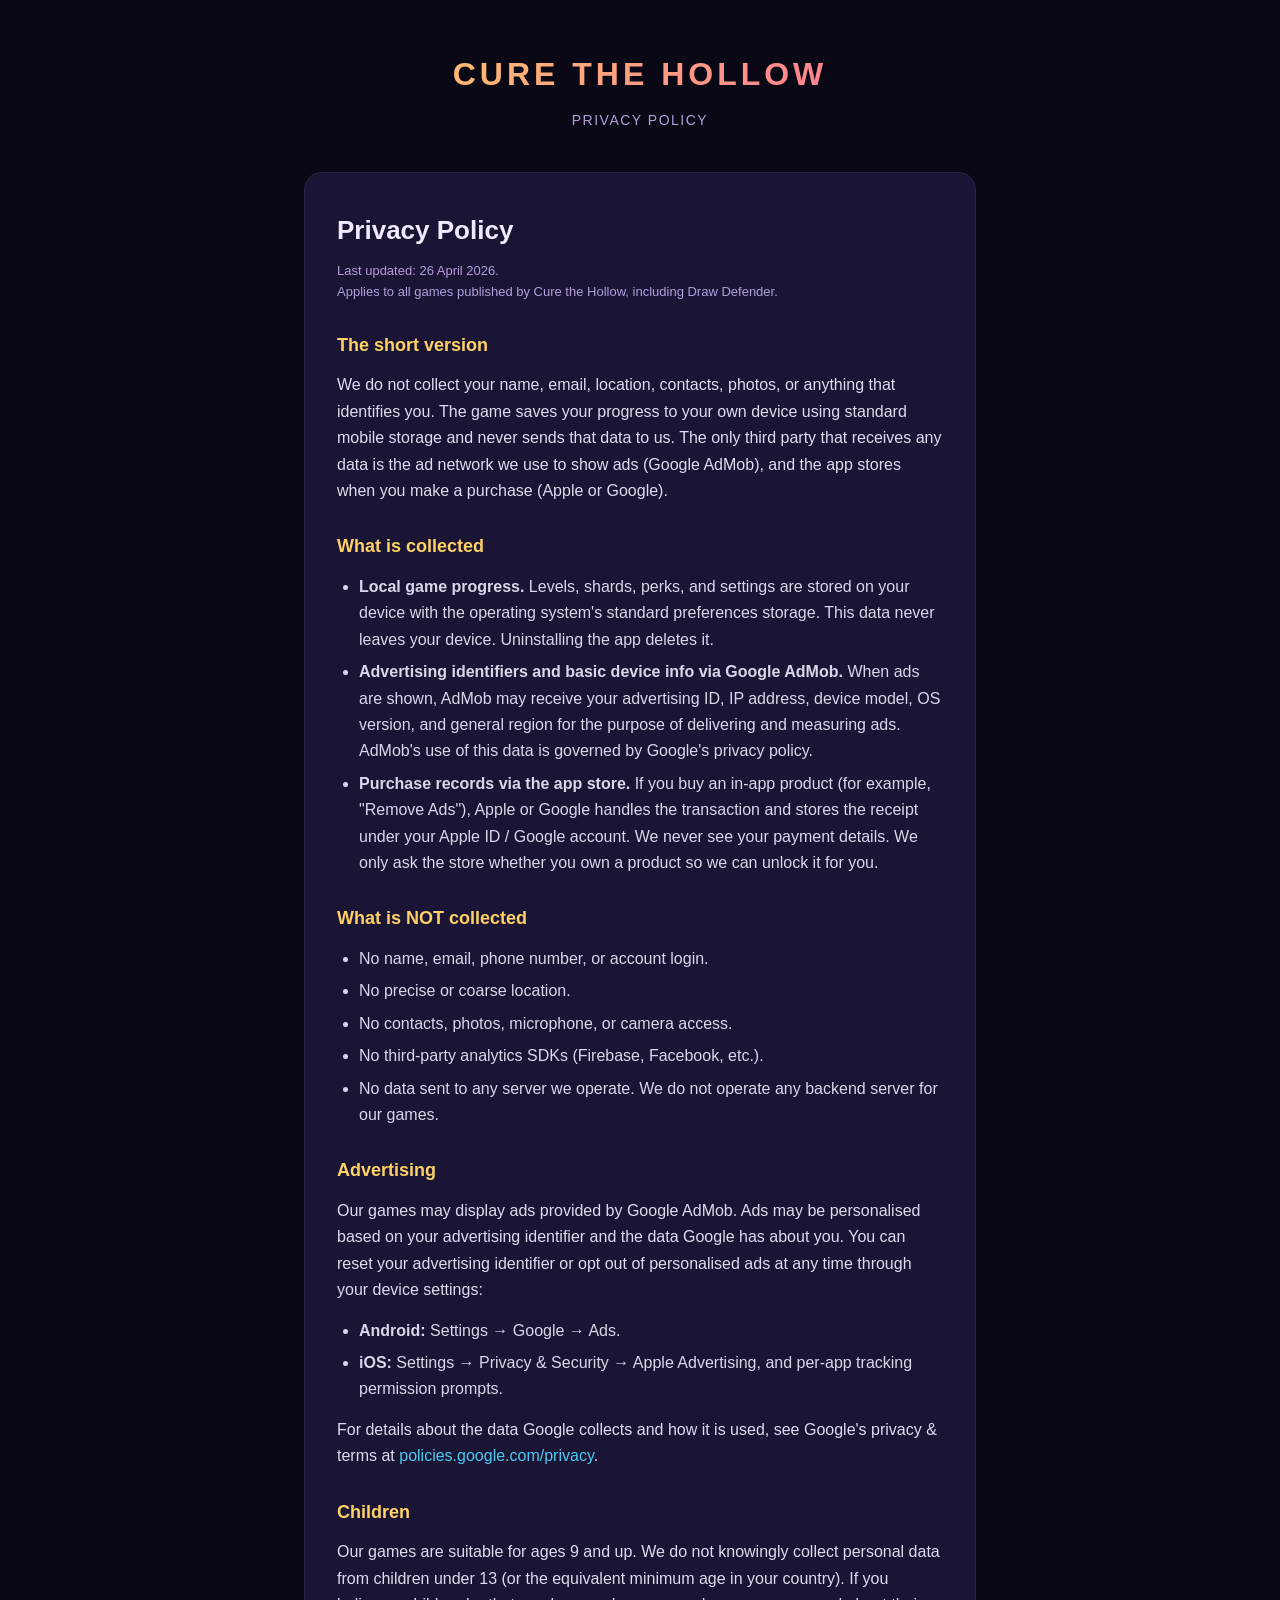
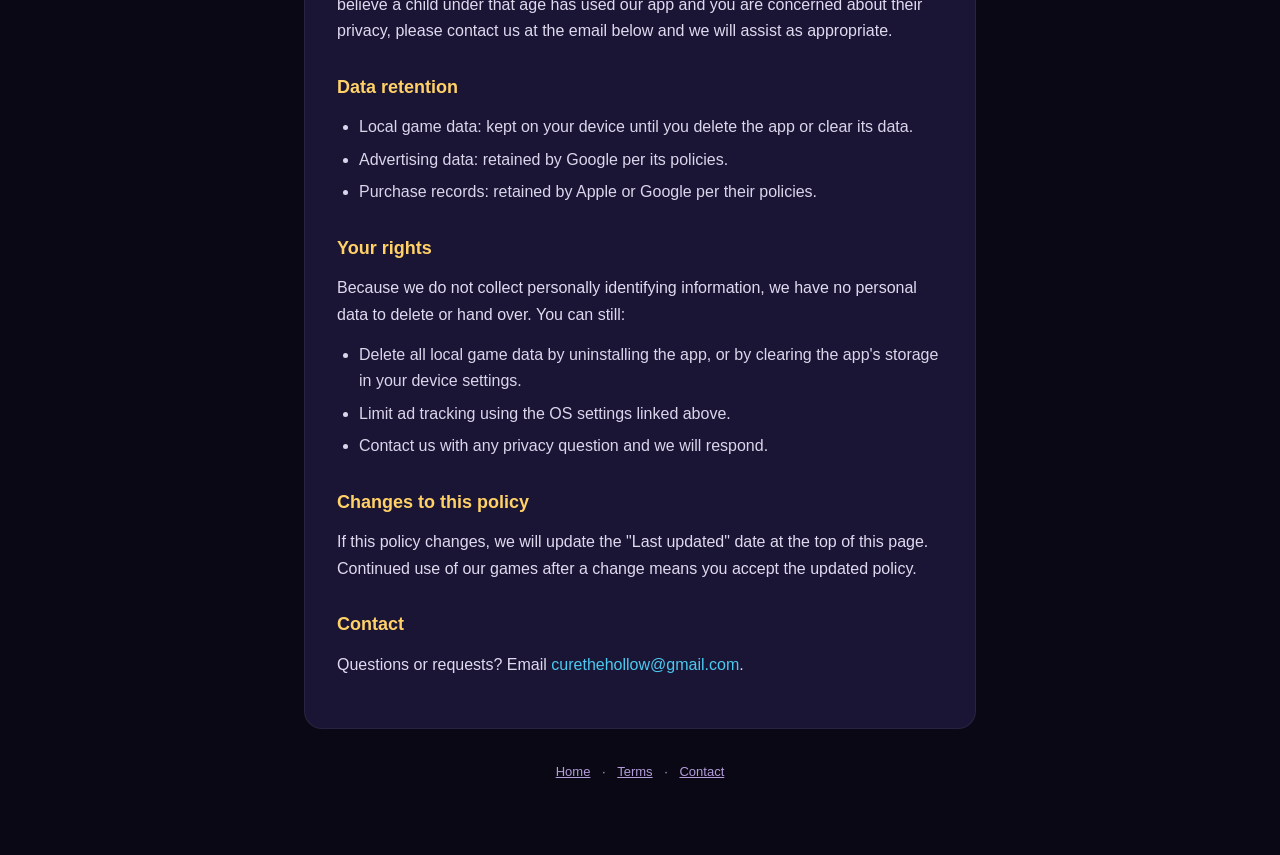
==== privacy.html @ 6d0bc39e "Initial legal pages: privacy + terms" ====
<!doctype html>
<html lang="en">
<head>
<meta charset="utf-8">
<meta name="viewport" content="width=device-width, initial-scale=1">
<title>Privacy Policy — Cure the Hollow</title>
<link rel="stylesheet" href="style.css">
</head>
<body>
<div class="container">
  <header class="brand">
    <h1>CURE THE HOLLOW</h1>
    <p>Privacy Policy</p>
  </header>
  <main>
    <h1>Privacy Policy</h1>
    <p class="meta">Last updated: 26 April 2026.<br>
      Applies to all games published by Cure the Hollow, including
      Draw Defender.</p>

    <h2>The short version</h2>
    <p>We do not collect your name, email, location, contacts, photos,
      or anything that identifies you. The game saves your progress to
      your own device using standard mobile storage and never sends
      that data to us. The only third party that receives any data is
      the ad network we use to show ads (Google AdMob), and the app
      stores when you make a purchase (Apple or Google).</p>

    <h2>What is collected</h2>
    <ul>
      <li><strong>Local game progress.</strong> Levels, shards, perks,
        and settings are stored on your device with the operating
        system's standard preferences storage. This data never leaves
        your device. Uninstalling the app deletes it.</li>
      <li><strong>Advertising identifiers and basic device info via
        Google AdMob.</strong> When ads are shown, AdMob may receive
        your advertising ID, IP address, device model, OS version, and
        general region for the purpose of delivering and measuring
        ads. AdMob's use of this data is governed by Google's privacy
        policy.</li>
      <li><strong>Purchase records via the app store.</strong> If you
        buy an in-app product (for example, "Remove Ads"), Apple or
        Google handles the transaction and stores the receipt under
        your Apple ID / Google account. We never see your payment
        details. We only ask the store whether you own a product so we
        can unlock it for you.</li>
    </ul>

    <h2>What is NOT collected</h2>
    <ul>
      <li>No name, email, phone number, or account login.</li>
      <li>No precise or coarse location.</li>
      <li>No contacts, photos, microphone, or camera access.</li>
      <li>No third-party analytics SDKs (Firebase, Facebook, etc.).</li>
      <li>No data sent to any server we operate. We do not operate any
        backend server for our games.</li>
    </ul>

    <h2>Advertising</h2>
    <p>Our games may display ads provided by Google AdMob. Ads may be
      personalised based on your advertising identifier and the data
      Google has about you. You can reset your advertising identifier
      or opt out of personalised ads at any time through your device
      settings:</p>
    <ul>
      <li><strong>Android:</strong> Settings → Google → Ads.</li>
      <li><strong>iOS:</strong> Settings → Privacy &amp; Security →
        Apple Advertising, and per-app tracking permission prompts.</li>
    </ul>
    <p>For details about the data Google collects and how it is used,
      see Google's privacy &amp; terms at
      <a href="https://policies.google.com/privacy">policies.google.com/privacy</a>.</p>

    <h2>Children</h2>
    <p>Our games are suitable for ages 9 and up. We do not knowingly
      collect personal data from children under 13 (or the equivalent
      minimum age in your country). If you believe a child under that
      age has used our app and you are concerned about their privacy,
      please contact us at the email below and we will assist as
      appropriate.</p>

    <h2>Data retention</h2>
    <ul>
      <li>Local game data: kept on your device until you delete the app
        or clear its data.</li>
      <li>Advertising data: retained by Google per its policies.</li>
      <li>Purchase records: retained by Apple or Google per their
        policies.</li>
    </ul>

    <h2>Your rights</h2>
    <p>Because we do not collect personally identifying information, we
      have no personal data to delete or hand over. You can still:</p>
    <ul>
      <li>Delete all local game data by uninstalling the app, or by
        clearing the app's storage in your device settings.</li>
      <li>Limit ad tracking using the OS settings linked above.</li>
      <li>Contact us with any privacy question and we will respond.</li>
    </ul>

    <h2>Changes to this policy</h2>
    <p>If this policy changes, we will update the "Last updated" date
      at the top of this page. Continued use of our games after a
      change means you accept the updated policy.</p>

    <h2>Contact</h2>
    <p>Questions or requests? Email
      <a href="mailto:curethehollow@gmail.com">curethehollow@gmail.com</a>.</p>
  </main>
  <p class="footer">
    <a href="index.html">Home</a> ·
    <a href="terms.html">Terms</a> ·
    <a href="mailto:curethehollow@gmail.com">Contact</a>
  </p>
</div>
</body>
</html>
---- style.css ----
* { box-sizing: border-box; margin: 0; padding: 0; }

:root {
  --bg: #0a0814;
  --surface: #1a1535;
  --text: #f1eaff;
  --muted: #b39ddb;
  --accent: #ffd166;
  --accent-hot: #ff6b9d;
  --link: #4cc9f0;
}

body {
  font-family: -apple-system, BlinkMacSystemFont, 'Segoe UI', Roboto,
    Helvetica, Arial, sans-serif;
  background: var(--bg);
  color: var(--text);
  line-height: 1.65;
  min-height: 100vh;
}

.container {
  max-width: 720px;
  margin: 0 auto;
  padding: 48px 24px 72px;
}

header.brand {
  text-align: center;
  margin-bottom: 40px;
}

header.brand h1 {
  font-size: 32px;
  font-weight: 900;
  letter-spacing: 4px;
  background: linear-gradient(135deg, var(--accent), var(--accent-hot));
  -webkit-background-clip: text;
  background-clip: text;
  color: transparent;
  margin-bottom: 8px;
}

header.brand p {
  color: var(--muted);
  font-size: 14px;
  letter-spacing: 1.5px;
  text-transform: uppercase;
}

main {
  background: var(--surface);
  border-radius: 18px;
  padding: 36px 32px;
  border: 1px solid rgba(255, 255, 255, 0.06);
}

main h1 {
  font-size: 26px;
  font-weight: 800;
  margin-bottom: 8px;
}

main h2 {
  font-size: 18px;
  font-weight: 700;
  margin: 28px 0 12px;
  color: var(--accent);
}

main p {
  margin-bottom: 14px;
  color: rgba(241, 234, 255, 0.92);
}

main ul {
  margin: 8px 0 14px 22px;
  color: rgba(241, 234, 255, 0.9);
}

main li {
  margin-bottom: 6px;
}

main a {
  color: var(--link);
  text-decoration: none;
}

main a:hover {
  text-decoration: underline;
}

.meta {
  color: var(--muted);
  font-size: 13px;
  margin-bottom: 24px;
}

.footer {
  text-align: center;
  margin-top: 32px;
  color: var(--muted);
  font-size: 13px;
}

.footer a {
  color: var(--muted);
  margin: 0 8px;
}

.footer a:hover { color: var(--text); }

.hub-grid {
  display: grid;
  grid-template-columns: 1fr;
  gap: 16px;
  margin-top: 24px;
}

@media (min-width: 540px) {
  .hub-grid { grid-template-columns: 1fr 1fr; }
}

.hub-card {
  display: block;
  background: rgba(255, 255, 255, 0.04);
  border: 1px solid rgba(255, 255, 255, 0.08);
  border-radius: 14px;
  padding: 18px 20px;
  color: var(--text);
  text-decoration: none;
  transition: transform 120ms ease, border-color 120ms ease;
}

.hub-card:hover {
  border-color: var(--accent);
  transform: translateY(-2px);
}

.hub-card h3 {
  font-size: 16px;
  font-weight: 800;
  margin-bottom: 4px;
  color: var(--accent);
  letter-spacing: 1px;
}

.hub-card p {
  font-size: 13px;
  color: var(--muted);
  margin: 0;
}
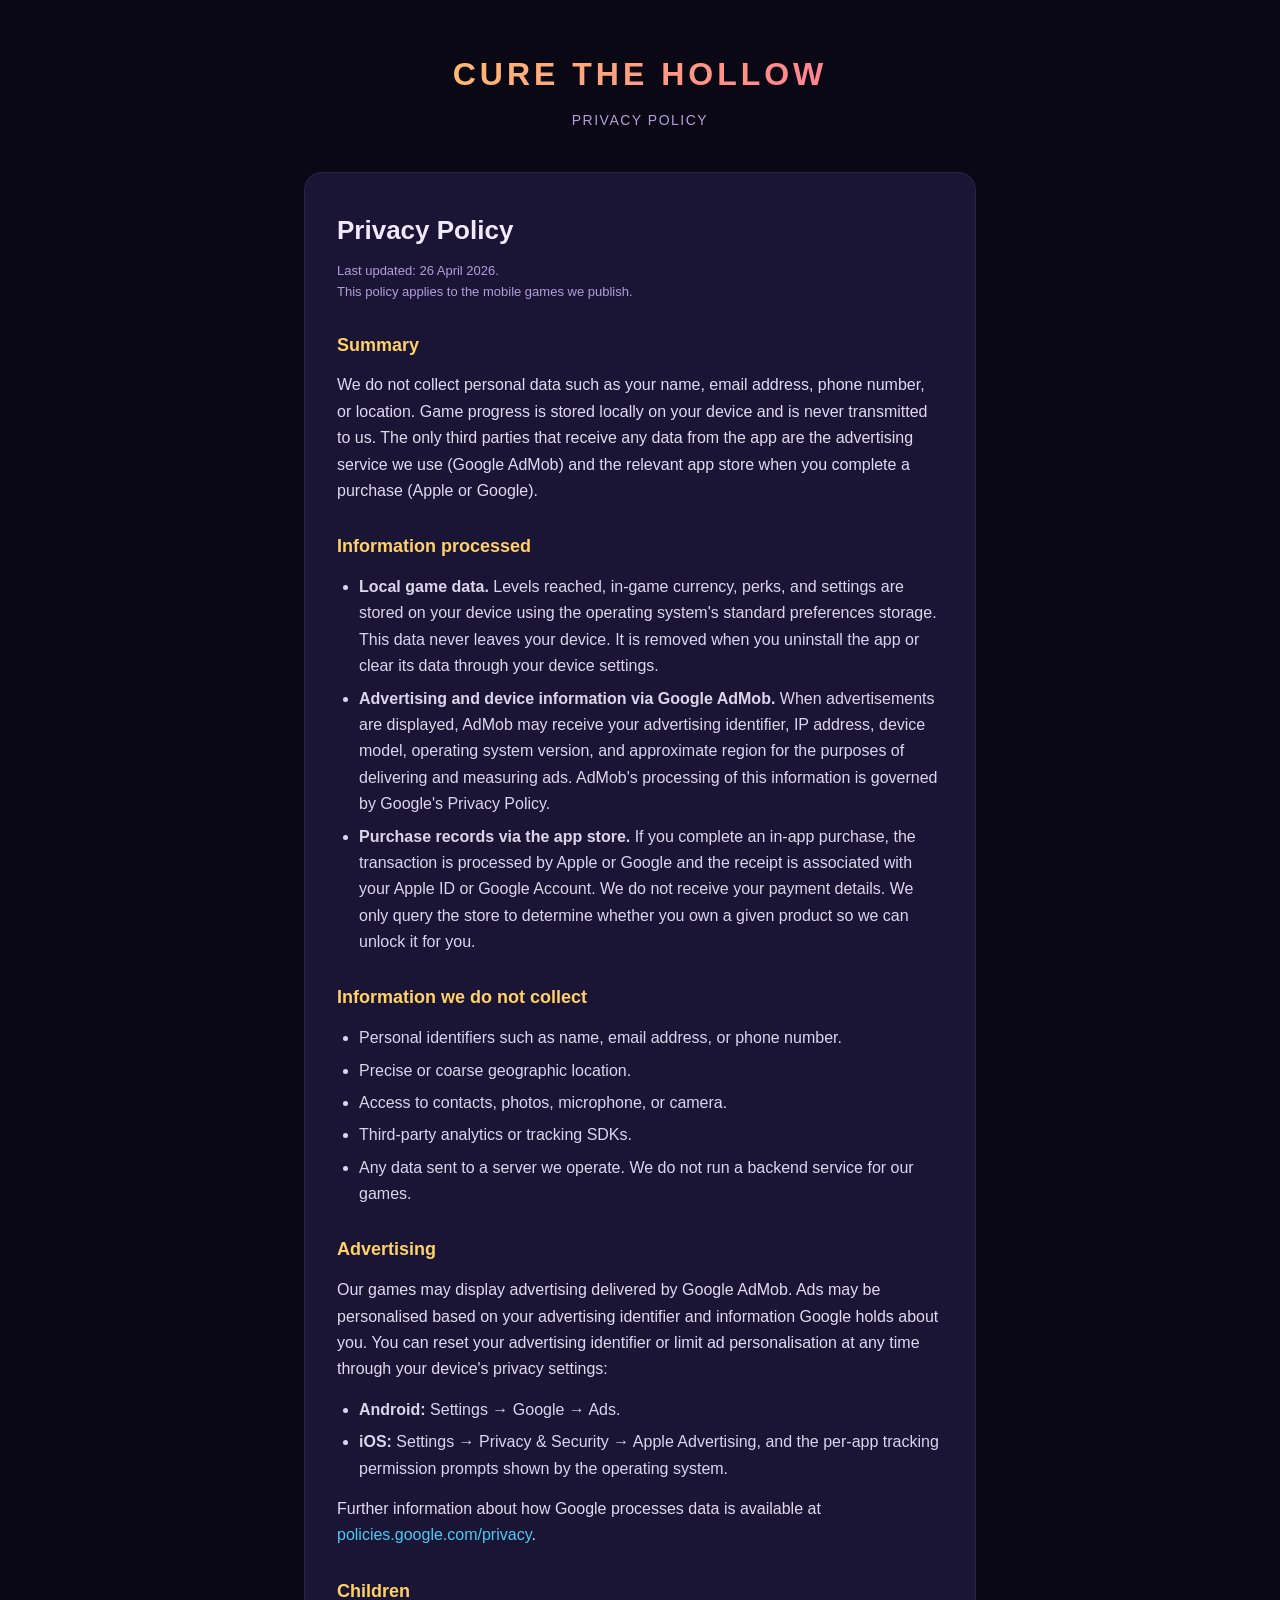
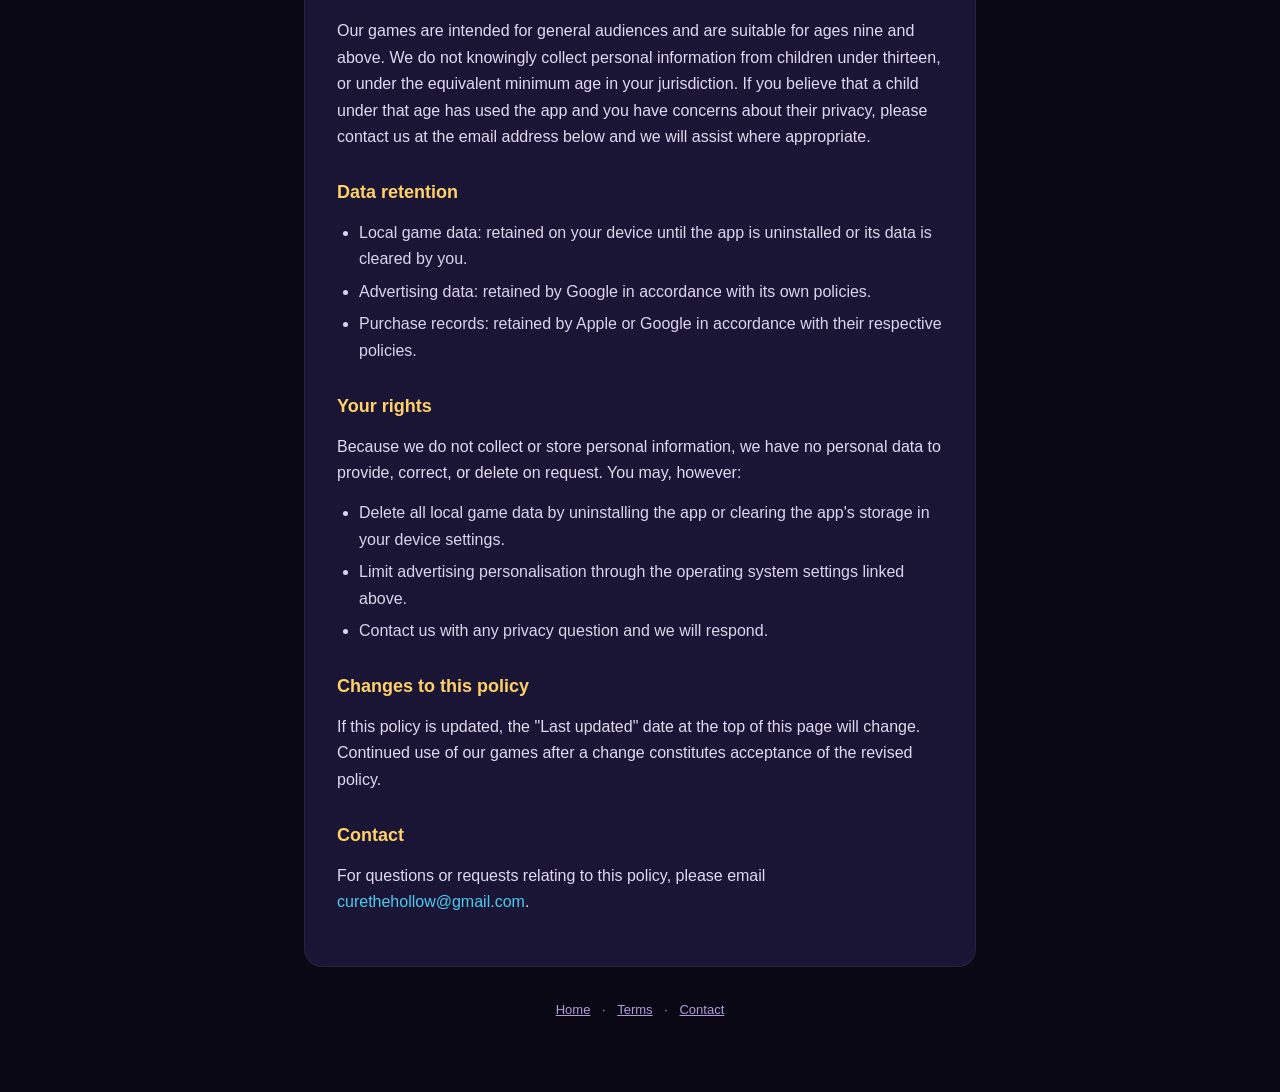
==== commit 7509b302: "Polish: more formal copy, drop per-game callouts" ====
--- a/privacy.html
+++ b/privacy.html
@@ -15,96 +15,103 @@
   <main>
     <h1>Privacy Policy</h1>
     <p class="meta">Last updated: 26 April 2026.<br>
-      Applies to all games published by Cure the Hollow, including
-      Draw Defender.</p>
+      This policy applies to the mobile games we publish.</p>
 
-    <h2>The short version</h2>
-    <p>We do not collect your name, email, location, contacts, photos,
-      or anything that identifies you. The game saves your progress to
-      your own device using standard mobile storage and never sends
-      that data to us. The only third party that receives any data is
-      the ad network we use to show ads (Google AdMob), and the app
-      stores when you make a purchase (Apple or Google).</p>
+    <h2>Summary</h2>
+    <p>We do not collect personal data such as your name, email address,
+      phone number, or location. Game progress is stored locally on
+      your device and is never transmitted to us. The only third
+      parties that receive any data from the app are the advertising
+      service we use (Google AdMob) and the relevant app store when
+      you complete a purchase (Apple or Google).</p>
 
-    <h2>What is collected</h2>
+    <h2>Information processed</h2>
     <ul>
-      <li><strong>Local game progress.</strong> Levels, shards, perks,
-        and settings are stored on your device with the operating
-        system's standard preferences storage. This data never leaves
-        your device. Uninstalling the app deletes it.</li>
-      <li><strong>Advertising identifiers and basic device info via
-        Google AdMob.</strong> When ads are shown, AdMob may receive
-        your advertising ID, IP address, device model, OS version, and
-        general region for the purpose of delivering and measuring
-        ads. AdMob's use of this data is governed by Google's privacy
-        policy.</li>
+      <li><strong>Local game data.</strong> Levels reached, in-game
+        currency, perks, and settings are stored on your device using
+        the operating system's standard preferences storage. This data
+        never leaves your device. It is removed when you uninstall the
+        app or clear its data through your device settings.</li>
+      <li><strong>Advertising and device information via Google
+        AdMob.</strong> When advertisements are displayed, AdMob may
+        receive your advertising identifier, IP address, device model,
+        operating system version, and approximate region for the
+        purposes of delivering and measuring ads. AdMob's processing
+        of this information is governed by Google's Privacy Policy.</li>
       <li><strong>Purchase records via the app store.</strong> If you
-        buy an in-app product (for example, "Remove Ads"), Apple or
-        Google handles the transaction and stores the receipt under
-        your Apple ID / Google account. We never see your payment
-        details. We only ask the store whether you own a product so we
-        can unlock it for you.</li>
+        complete an in-app purchase, the transaction is processed by
+        Apple or Google and the receipt is associated with your
+        Apple ID or Google Account. We do not receive your payment
+        details. We only query the store to determine whether you own
+        a given product so we can unlock it for you.</li>
     </ul>
 
-    <h2>What is NOT collected</h2>
+    <h2>Information we do not collect</h2>
     <ul>
-      <li>No name, email, phone number, or account login.</li>
-      <li>No precise or coarse location.</li>
-      <li>No contacts, photos, microphone, or camera access.</li>
-      <li>No third-party analytics SDKs (Firebase, Facebook, etc.).</li>
-      <li>No data sent to any server we operate. We do not operate any
-        backend server for our games.</li>
+      <li>Personal identifiers such as name, email address, or phone
+        number.</li>
+      <li>Precise or coarse geographic location.</li>
+      <li>Access to contacts, photos, microphone, or camera.</li>
+      <li>Third-party analytics or tracking SDKs.</li>
+      <li>Any data sent to a server we operate. We do not run a
+        backend service for our games.</li>
     </ul>
 
     <h2>Advertising</h2>
-    <p>Our games may display ads provided by Google AdMob. Ads may be
-      personalised based on your advertising identifier and the data
-      Google has about you. You can reset your advertising identifier
-      or opt out of personalised ads at any time through your device
-      settings:</p>
+    <p>Our games may display advertising delivered by Google AdMob.
+      Ads may be personalised based on your advertising identifier
+      and information Google holds about you. You can reset your
+      advertising identifier or limit ad personalisation at any time
+      through your device's privacy settings:</p>
     <ul>
       <li><strong>Android:</strong> Settings → Google → Ads.</li>
       <li><strong>iOS:</strong> Settings → Privacy &amp; Security →
-        Apple Advertising, and per-app tracking permission prompts.</li>
+        Apple Advertising, and the per-app tracking permission
+        prompts shown by the operating system.</li>
     </ul>
-    <p>For details about the data Google collects and how it is used,
-      see Google's privacy &amp; terms at
+    <p>Further information about how Google processes data is
+      available at
       <a href="https://policies.google.com/privacy">policies.google.com/privacy</a>.</p>
 
     <h2>Children</h2>
-    <p>Our games are suitable for ages 9 and up. We do not knowingly
-      collect personal data from children under 13 (or the equivalent
-      minimum age in your country). If you believe a child under that
-      age has used our app and you are concerned about their privacy,
-      please contact us at the email below and we will assist as
-      appropriate.</p>
+    <p>Our games are intended for general audiences and are suitable
+      for ages nine and above. We do not knowingly collect personal
+      information from children under thirteen, or under the
+      equivalent minimum age in your jurisdiction. If you believe
+      that a child under that age has used the app and you have
+      concerns about their privacy, please contact us at the email
+      address below and we will assist where appropriate.</p>
 
     <h2>Data retention</h2>
     <ul>
-      <li>Local game data: kept on your device until you delete the app
-        or clear its data.</li>
-      <li>Advertising data: retained by Google per its policies.</li>
-      <li>Purchase records: retained by Apple or Google per their
-        policies.</li>
+      <li>Local game data: retained on your device until the app is
+        uninstalled or its data is cleared by you.</li>
+      <li>Advertising data: retained by Google in accordance with its
+        own policies.</li>
+      <li>Purchase records: retained by Apple or Google in accordance
+        with their respective policies.</li>
     </ul>
 
     <h2>Your rights</h2>
-    <p>Because we do not collect personally identifying information, we
-      have no personal data to delete or hand over. You can still:</p>
+    <p>Because we do not collect or store personal information, we
+      have no personal data to provide, correct, or delete on
+      request. You may, however:</p>
     <ul>
-      <li>Delete all local game data by uninstalling the app, or by
+      <li>Delete all local game data by uninstalling the app or
         clearing the app's storage in your device settings.</li>
-      <li>Limit ad tracking using the OS settings linked above.</li>
+      <li>Limit advertising personalisation through the operating
+        system settings linked above.</li>
       <li>Contact us with any privacy question and we will respond.</li>
     </ul>
 
     <h2>Changes to this policy</h2>
-    <p>If this policy changes, we will update the "Last updated" date
-      at the top of this page. Continued use of our games after a
-      change means you accept the updated policy.</p>
+    <p>If this policy is updated, the "Last updated" date at the top
+      of this page will change. Continued use of our games after a
+      change constitutes acceptance of the revised policy.</p>
 
     <h2>Contact</h2>
-    <p>Questions or requests? Email
+    <p>For questions or requests relating to this policy, please
+      email
       <a href="mailto:curethehollow@gmail.com">curethehollow@gmail.com</a>.</p>
   </main>
   <p class="footer">
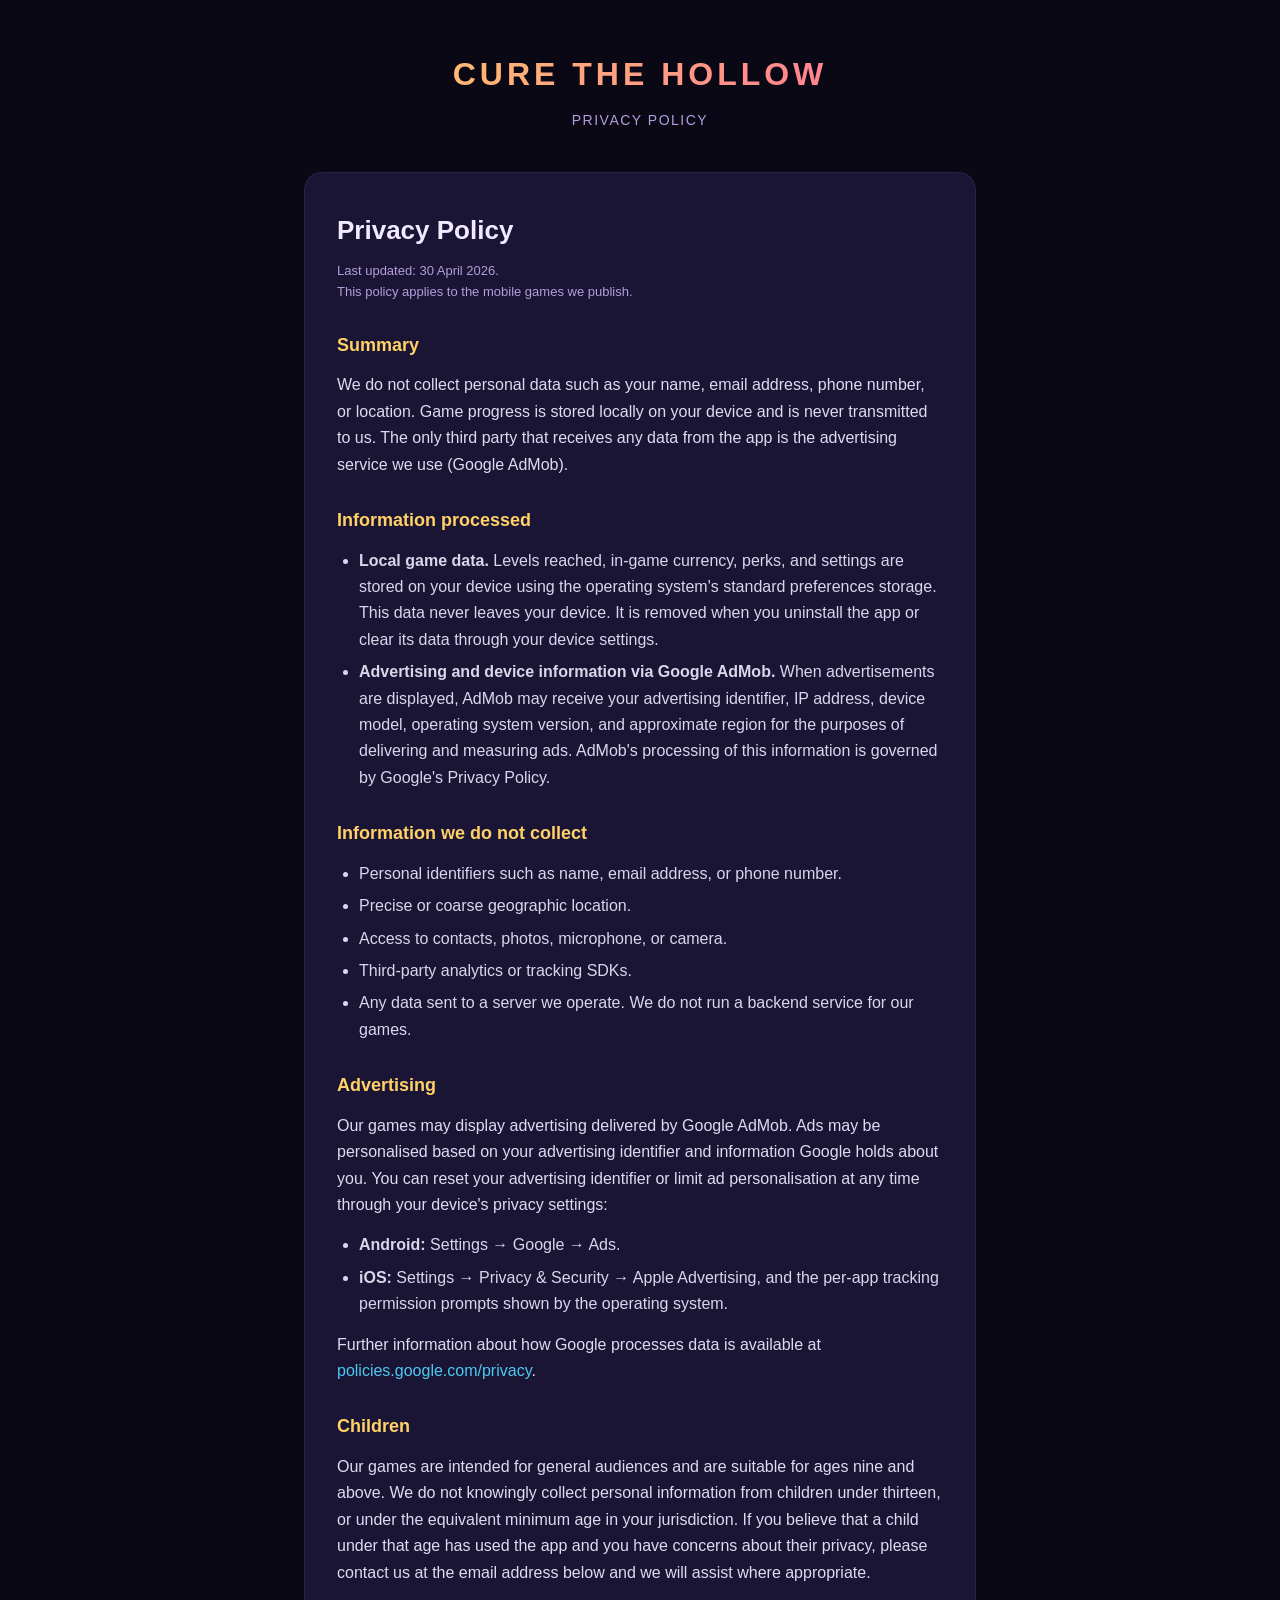
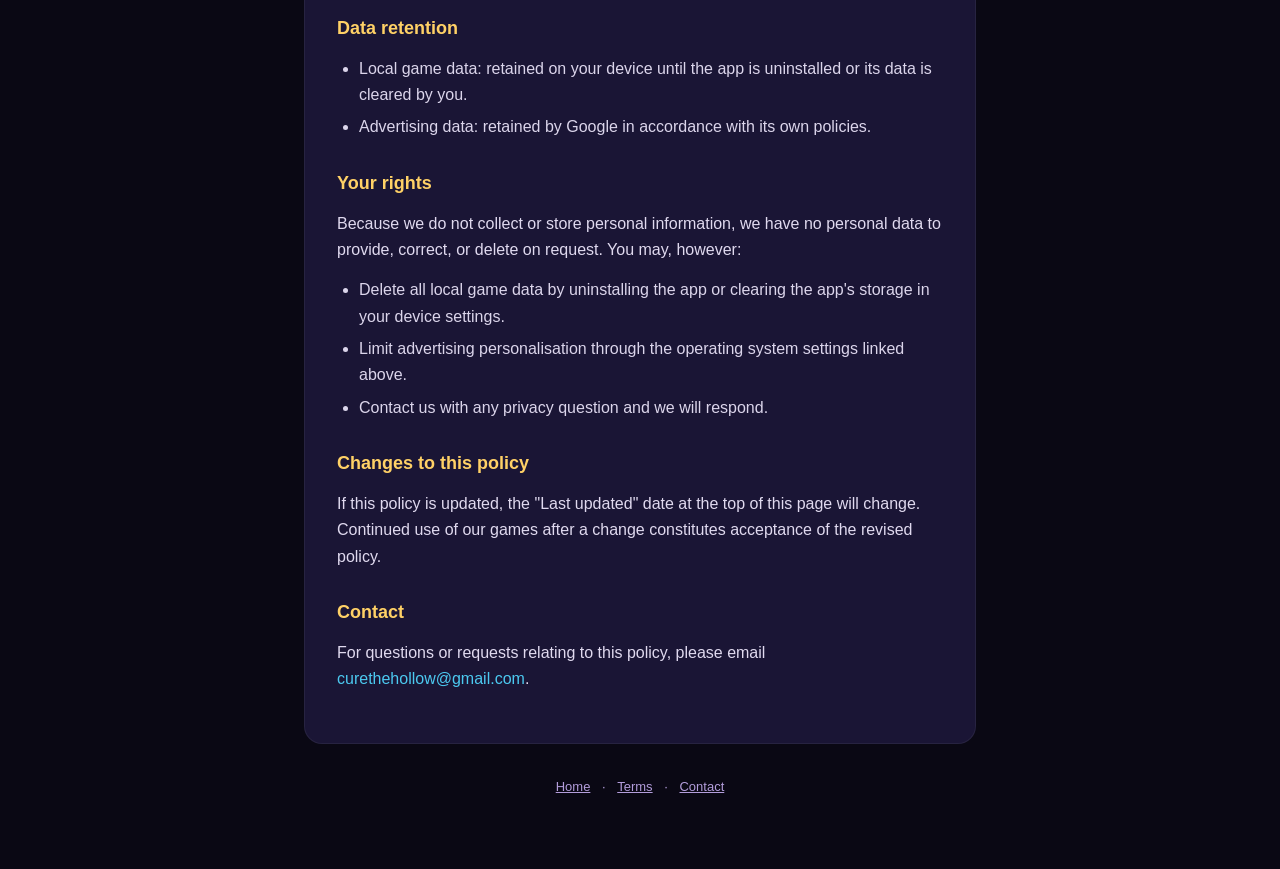
==== commit 225ee69e: "fixes" ====
--- a/privacy.html
+++ b/privacy.html
@@ -14,16 +14,15 @@
   </header>
   <main>
     <h1>Privacy Policy</h1>
-    <p class="meta">Last updated: 26 April 2026.<br>
+    <p class="meta">Last updated: 30 April 2026.<br>
       This policy applies to the mobile games we publish.</p>
 
     <h2>Summary</h2>
     <p>We do not collect personal data such as your name, email address,
       phone number, or location. Game progress is stored locally on
-      your device and is never transmitted to us. The only third
-      parties that receive any data from the app are the advertising
-      service we use (Google AdMob) and the relevant app store when
-      you complete a purchase (Apple or Google).</p>
+      your device and is never transmitted to us. The only third party
+      that receives any data from the app is the advertising service
+      we use (Google AdMob).</p>
 
     <h2>Information processed</h2>
     <ul>
@@ -38,12 +37,6 @@
         operating system version, and approximate region for the
         purposes of delivering and measuring ads. AdMob's processing
         of this information is governed by Google's Privacy Policy.</li>
-      <li><strong>Purchase records via the app store.</strong> If you
-        complete an in-app purchase, the transaction is processed by
-        Apple or Google and the receipt is associated with your
-        Apple ID or Google Account. We do not receive your payment
-        details. We only query the store to determine whether you own
-        a given product so we can unlock it for you.</li>
     </ul>
 
     <h2>Information we do not collect</h2>
@@ -88,8 +81,6 @@
         uninstalled or its data is cleared by you.</li>
       <li>Advertising data: retained by Google in accordance with its
         own policies.</li>
-      <li>Purchase records: retained by Apple or Google in accordance
-        with their respective policies.</li>
     </ul>
 
     <h2>Your rights</h2>
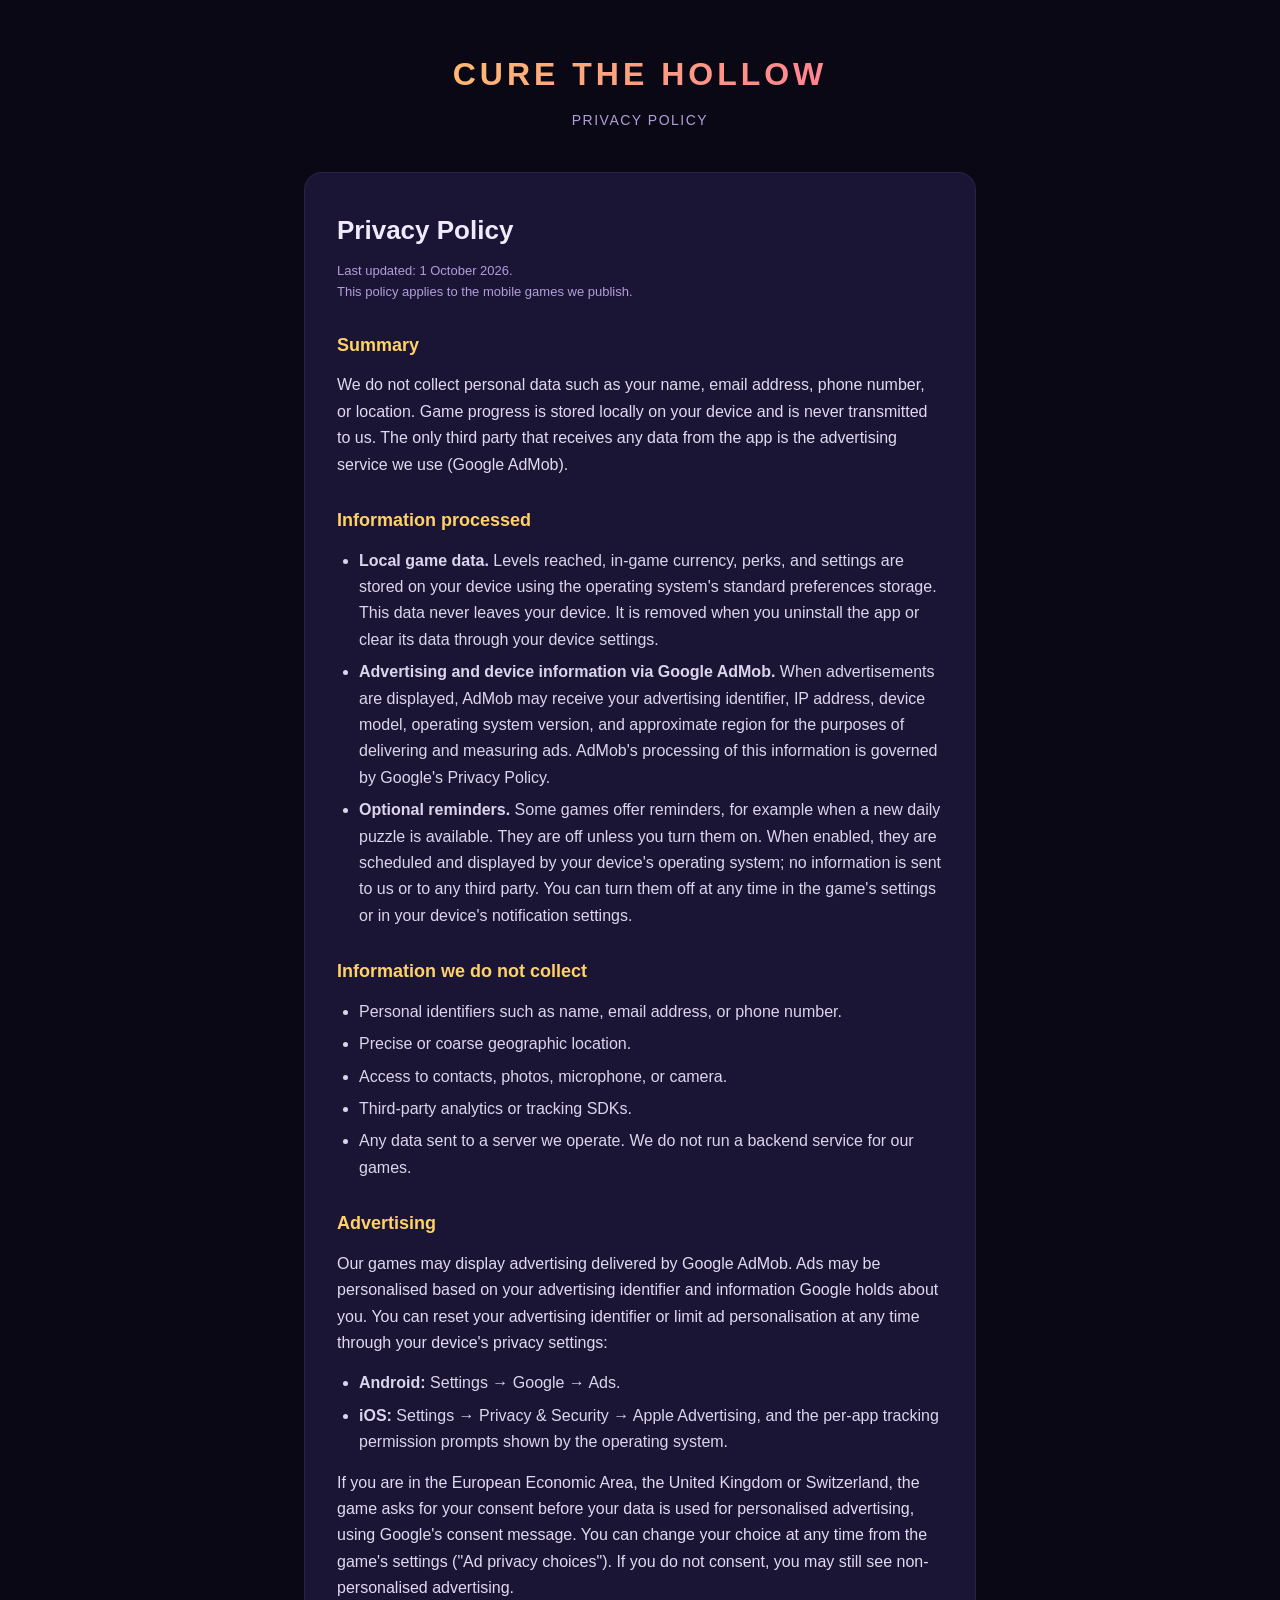
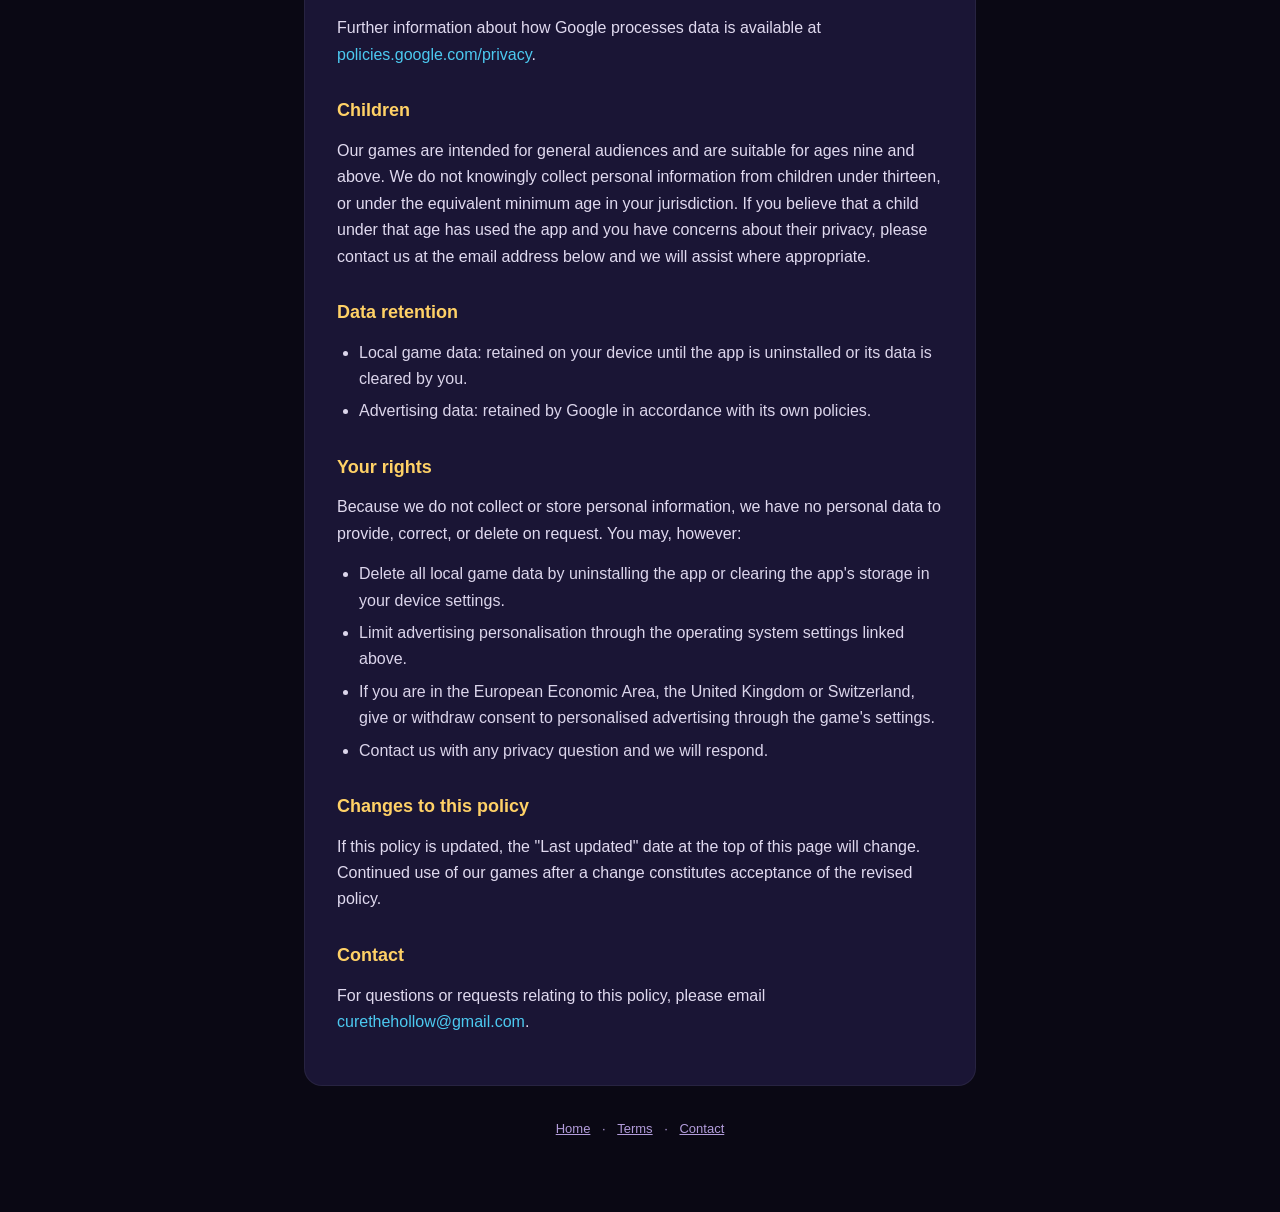
==== commit a65c8321: "fix" ====
--- a/privacy.html
+++ b/privacy.html
@@ -14,7 +14,7 @@
   </header>
   <main>
     <h1>Privacy Policy</h1>
-    <p class="meta">Last updated: 30 April 2026.<br>
+    <p class="meta">Last updated: 1 October 2026.<br>
       This policy applies to the mobile games we publish.</p>
 
     <h2>Summary</h2>
@@ -37,6 +37,13 @@
         operating system version, and approximate region for the
         purposes of delivering and measuring ads. AdMob's processing
         of this information is governed by Google's Privacy Policy.</li>
+      <li><strong>Optional reminders.</strong> Some games offer
+        reminders, for example when a new daily puzzle is available.
+        They are off unless you turn them on. When enabled, they are
+        scheduled and displayed by your device's operating system; no
+        information is sent to us or to any third party. You can turn
+        them off at any time in the game's settings or in your
+        device's notification settings.</li>
     </ul>
 
     <h2>Information we do not collect</h2>
@@ -62,6 +69,12 @@
         Apple Advertising, and the per-app tracking permission
         prompts shown by the operating system.</li>
     </ul>
+    <p>If you are in the European Economic Area, the United Kingdom
+      or Switzerland, the game asks for your consent before your data
+      is used for personalised advertising, using Google's consent
+      message. You can change your choice at any time from the game's
+      settings ("Ad privacy choices"). If you do not consent, you may
+      still see non-personalised advertising.</p>
     <p>Further information about how Google processes data is
       available at
       <a href="https://policies.google.com/privacy">policies.google.com/privacy</a>.</p>
@@ -92,6 +105,9 @@
         clearing the app's storage in your device settings.</li>
       <li>Limit advertising personalisation through the operating
         system settings linked above.</li>
+      <li>If you are in the European Economic Area, the United Kingdom
+        or Switzerland, give or withdraw consent to personalised
+        advertising through the game's settings.</li>
       <li>Contact us with any privacy question and we will respond.</li>
     </ul>
 
